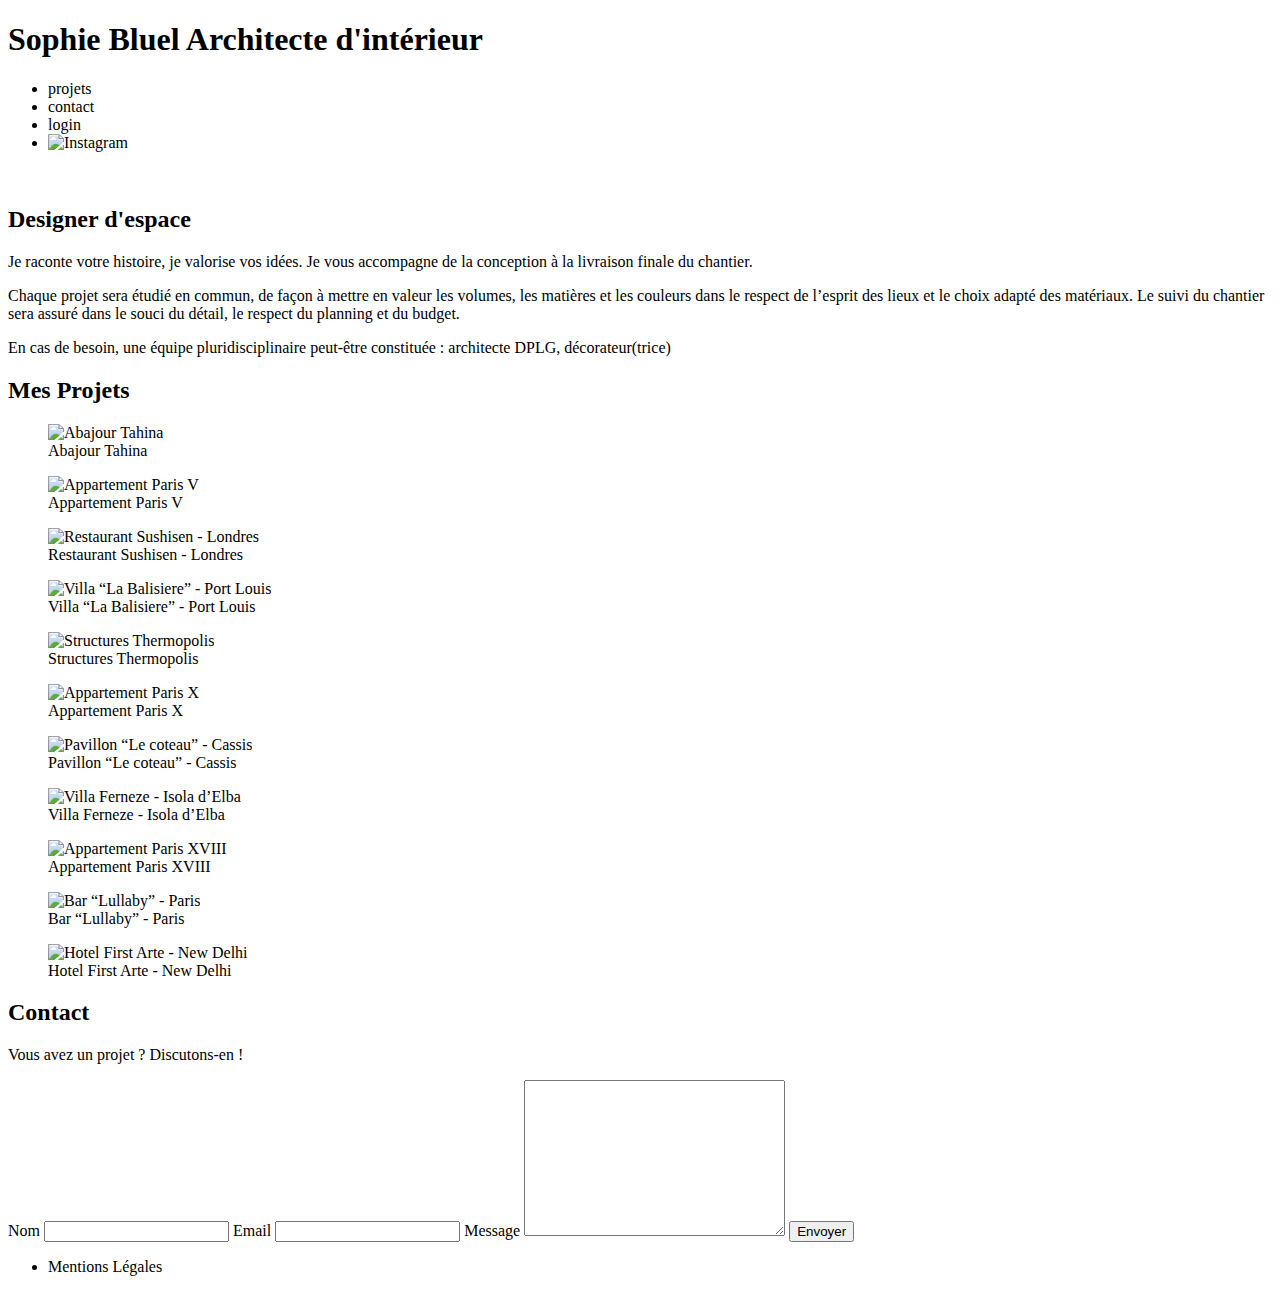
==== FrontEnd/index.html @ ed55879f "creat main js file + using fetch" ====
<!DOCTYPE html>
<html lang="fr">
<head>
	<meta charset="UTF-8">
	<title>Sophie Bluel - Architecte d'intérieur</title>
	<meta name="viewport" content="width=device-width, initial-scale=1.0">
	<link rel="preconnect" href="https://fonts.googleapis.com">
	<link rel="preconnect" href="https://fonts.gstatic.com" crossorigin>
	<link href="https://fonts.googleapis.com/css2?family=Syne:wght@700;800&family=Work+Sans&display=swap" rel="stylesheet">
	<meta name="description" content="">
	<link rel="stylesheet" href="./assets/style.css">
	<script src="./main.js"></script>
</head>
<body>
<header>
	<h1>Sophie Bluel <span>Architecte d'intérieur</span></h1>
	<nav>
		<ul>
			<li>projets</li>
			<li>contact</li>
			<li>login</li>
			<li><img src="./assets/icons/instagram.png" alt="Instagram"></li>
		</ul>
	</nav>
</header>
<main>
	<section id="introduction">
		<figure>
			<img src="./assets/images/sophie-bluel.png" alt="">
		</figure>
		<article>
			<h2>Designer d'espace</h2>
			<p>Je raconte votre histoire, je valorise vos idées. Je vous accompagne de la conception à la livraison finale du chantier.</p>
			<p>Chaque projet sera étudié en commun, de façon à mettre en valeur les volumes, les matières et les couleurs dans le respect de l’esprit des lieux et le choix adapté des matériaux. Le suivi du chantier sera assuré dans le souci du détail, le respect du planning et du budget.</p>
			<p>En cas de besoin, une équipe pluridisciplinaire peut-être constituée : architecte DPLG, décorateur(trice)</p>
		</article>
	</section>
	<section id="portfolio">
		<h2>Mes Projets</h2>
		<div class="gallery">
			<figure>
				<img src="assets/images/abajour-tahina.png" alt="Abajour Tahina">
				<figcaption>Abajour Tahina</figcaption>
			</figure>
			<figure>
				<img src="assets/images/appartement-paris-v.png" alt="Appartement Paris V">
				<figcaption>Appartement Paris V</figcaption>
			</figure>
			<figure>
				<img src="assets/images/restaurant-sushisen-londres.png" alt="Restaurant Sushisen - Londres">
				<figcaption>Restaurant Sushisen - Londres</figcaption>
			</figure>
			<figure>
				<img src="assets/images/la-balisiere.png" alt="Villa “La Balisiere” - Port Louis">
				<figcaption>Villa “La Balisiere” - Port Louis</figcaption>
			</figure>
			<figure>
				<img src="assets/images/structures-thermopolis.png" alt="Structures Thermopolis">
				<figcaption>Structures Thermopolis</figcaption>
			</figure>
			<figure>
				<img src="assets/images/appartement-paris-x.png" alt="Appartement Paris X">
				<figcaption>Appartement Paris X</figcaption>
			</figure>
			<figure>
				<img src="assets/images/le-coteau-cassis.png" alt="Pavillon “Le coteau” - Cassis">
				<figcaption>Pavillon “Le coteau” - Cassis</figcaption>
			</figure>
			<figure>
				<img src="assets/images/villa-ferneze.png" alt="Villa Ferneze - Isola d’Elba">
				<figcaption>Villa Ferneze - Isola d’Elba</figcaption>
			</figure>
			<figure>
				<img src="assets/images/appartement-paris-xviii.png" alt="Appartement Paris XVIII">
				<figcaption>Appartement Paris XVIII</figcaption>
			</figure>
			<figure>
				<img src="assets/images/bar-lullaby-paris.png" alt="Bar “Lullaby” - Paris">
				<figcaption>Bar “Lullaby” - Paris</figcaption>
			</figure>
			<figure>
				<img src="assets/images/hotel-first-arte-new-delhi.png" alt="Hotel First Arte - New Delhi">
				<figcaption>Hotel First Arte - New Delhi</figcaption>
			</figure>
		</div>
	</section>
	<section id="contact">
		<h2>Contact</h2>
		<p>Vous avez un projet ? Discutons-en !</p>
		<form action="#" method="post">
			<label for="name">Nom</label>
			<input type="text" name="name" id="name">
			<label for="email">Email</label>
			<input type="email" name="email" id="email">
			<label for="message">Message</label>
			<textarea name="message" id="message" cols="30" rows="10"></textarea>
			<input type="submit" value="Envoyer">
		</form>
	</section>
</main>

<footer>
	<nav>
		<ul>
			<li>Mentions Légales</li>
		</ul>
	</nav>
</footer>
</body>
</html>
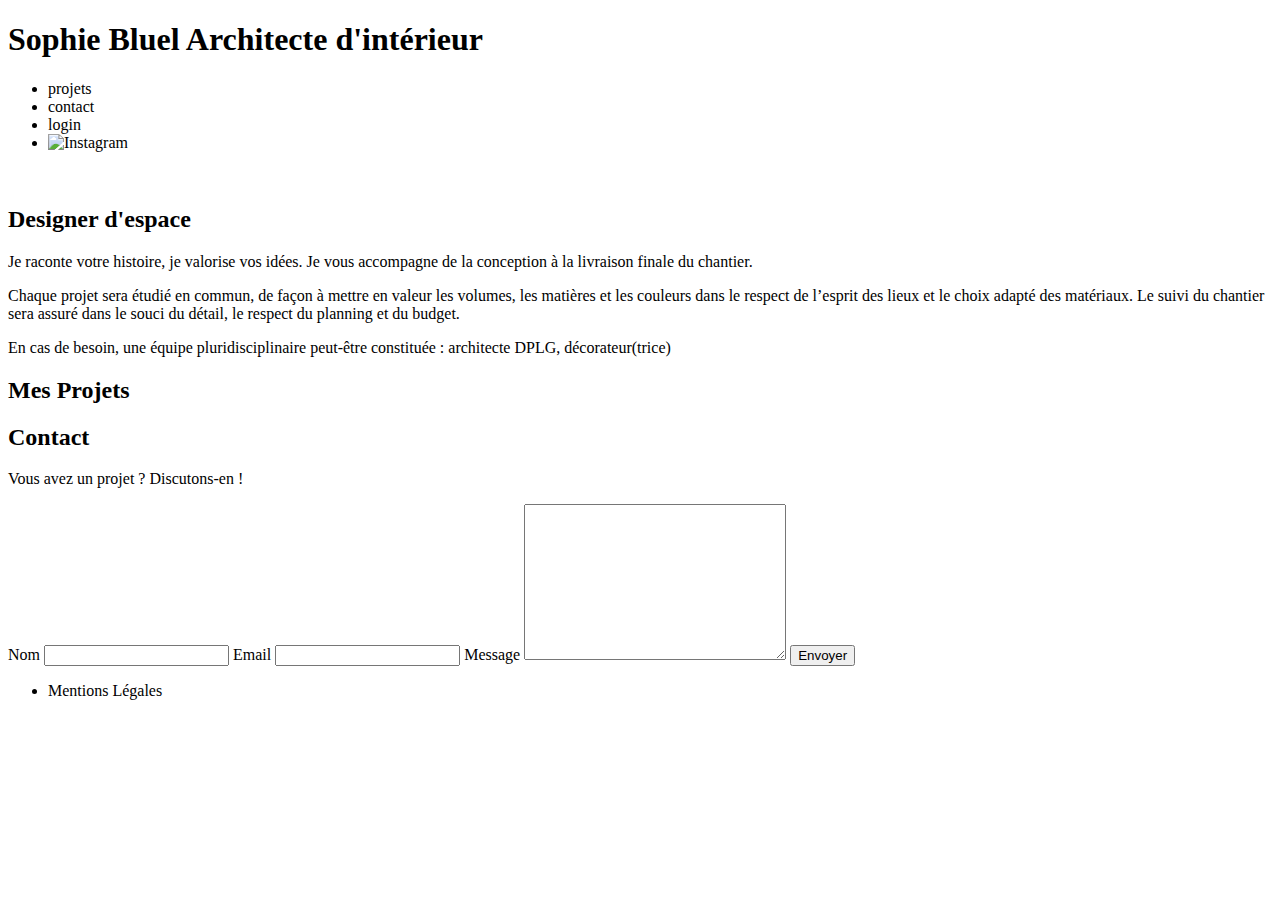
==== commit 55f8a346: "gallery works display" ====
--- a/FrontEnd/index.html
+++ b/FrontEnd/index.html
@@ -38,7 +38,7 @@
 	<section id="portfolio">
 		<h2>Mes Projets</h2>
 		<div class="gallery">
-			<figure>
+			<!---<figure>
 				<img src="assets/images/abajour-tahina.png" alt="Abajour Tahina">
 				<figcaption>Abajour Tahina</figcaption>
 			</figure>
@@ -81,7 +81,7 @@
 			<figure>
 				<img src="assets/images/hotel-first-arte-new-delhi.png" alt="Hotel First Arte - New Delhi">
 				<figcaption>Hotel First Arte - New Delhi</figcaption>
-			</figure>
+			</figure>---->
 		</div>
 	</section>
 	<section id="contact">
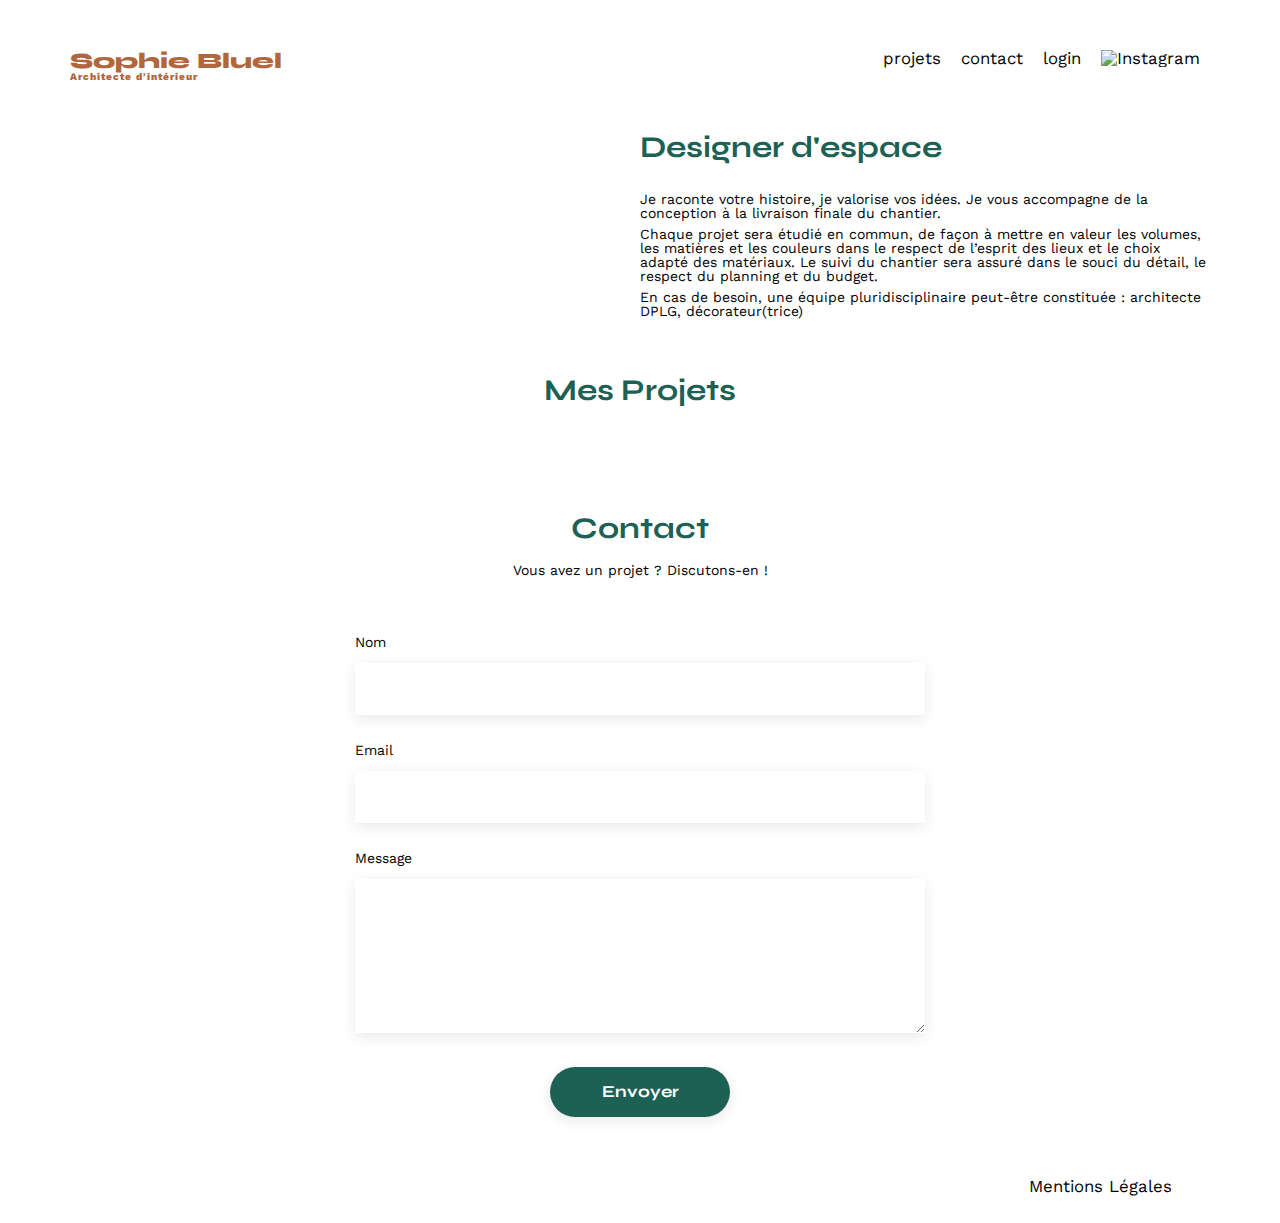
==== commit 09d3f0cf: "adding filters" ====
--- a/FrontEnd/index.html
+++ b/FrontEnd/index.html
@@ -37,51 +37,12 @@
 	</section>
 	<section id="portfolio">
 		<h2>Mes Projets</h2>
+		<div id="filter-btns">
+			
+		</div>
+		
 		<div class="gallery">
-			<!---<figure>
-				<img src="assets/images/abajour-tahina.png" alt="Abajour Tahina">
-				<figcaption>Abajour Tahina</figcaption>
-			</figure>
-			<figure>
-				<img src="assets/images/appartement-paris-v.png" alt="Appartement Paris V">
-				<figcaption>Appartement Paris V</figcaption>
-			</figure>
-			<figure>
-				<img src="assets/images/restaurant-sushisen-londres.png" alt="Restaurant Sushisen - Londres">
-				<figcaption>Restaurant Sushisen - Londres</figcaption>
-			</figure>
-			<figure>
-				<img src="assets/images/la-balisiere.png" alt="Villa “La Balisiere” - Port Louis">
-				<figcaption>Villa “La Balisiere” - Port Louis</figcaption>
-			</figure>
-			<figure>
-				<img src="assets/images/structures-thermopolis.png" alt="Structures Thermopolis">
-				<figcaption>Structures Thermopolis</figcaption>
-			</figure>
-			<figure>
-				<img src="assets/images/appartement-paris-x.png" alt="Appartement Paris X">
-				<figcaption>Appartement Paris X</figcaption>
-			</figure>
-			<figure>
-				<img src="assets/images/le-coteau-cassis.png" alt="Pavillon “Le coteau” - Cassis">
-				<figcaption>Pavillon “Le coteau” - Cassis</figcaption>
-			</figure>
-			<figure>
-				<img src="assets/images/villa-ferneze.png" alt="Villa Ferneze - Isola d’Elba">
-				<figcaption>Villa Ferneze - Isola d’Elba</figcaption>
-			</figure>
-			<figure>
-				<img src="assets/images/appartement-paris-xviii.png" alt="Appartement Paris XVIII">
-				<figcaption>Appartement Paris XVIII</figcaption>
-			</figure>
-			<figure>
-				<img src="assets/images/bar-lullaby-paris.png" alt="Bar “Lullaby” - Paris">
-				<figcaption>Bar “Lullaby” - Paris</figcaption>
-			</figure>
-			<figure>
-				<img src="assets/images/hotel-first-arte-new-delhi.png" alt="Hotel First Arte - New Delhi">
-				<figcaption>Hotel First Arte - New Delhi</figcaption>
-			</figure>---->
+			
 		</div>
 	</section>
 	<section id="contact">
--- a/FrontEnd/assets/style.css
+++ b/FrontEnd/assets/style.css
@@ -0,0 +1,213 @@
+/* http://meyerweb.com/eric/tools/css/reset/
+   v2.0 | 20110126
+   License: none (public domain)
+*/
+
+html, body, div, span, applet, object, iframe,
+h1, h2, h3, h4, h5, h6, p, blockquote, pre,
+a, abbr, acronym, address, big, cite, code,
+del, dfn, em, img, ins, kbd, q, s, samp,
+small, strike, strong, sub, sup, tt, var,
+b, u, i, center,
+dl, dt, dd, ol, ul, li,
+fieldset, form, label, legend,
+table, caption, tbody, tfoot, thead, tr, th, td,
+article, aside, canvas, details, embed,
+figure, figcaption, footer, header, hgroup,
+menu, nav, output, ruby, section, summary,
+time, mark, audio, video {
+	margin: 0;
+	padding: 0;
+	border: 0;
+	font-size: 100%;
+	font: inherit;
+	vertical-align: baseline;
+}
+/* HTML5 display-role reset for older browsers */
+article, aside, details, figcaption, figure,
+footer, header, hgroup, menu, nav, section {
+	display: block;
+}
+body {
+	line-height: 1;
+}
+ol, ul {
+	list-style: none;
+}
+a{
+	text-decoration: none;
+}
+a:visited{
+	color: inherit;
+}
+blockquote, q {
+	quotes: none;
+}
+blockquote:before, blockquote:after,
+q:before, q:after {
+	content: '';
+	content: none;
+}
+table {
+	border-collapse: collapse;
+	border-spacing: 0;
+}
+/** end reset css**/
+body {
+	max-width: 1140px;
+	margin:auto;
+	font-family: 'Work Sans' ;
+	font-size: 14px;
+}
+header {
+	display: flex;
+	justify-content: space-between;
+	margin: 50px 0
+}
+section {
+	margin: 50px 0
+}
+
+h1{
+	display: flex;
+	flex-direction: column;
+	font-family: 'Syne';
+	font-size: 22px;
+	font-weight: 800;
+	color: #B1663C
+}
+
+h1 > span {
+	font-family: 'Work Sans';
+	font-size:10px;
+	letter-spacing: 0.1em;
+;
+}
+
+h2{
+	font-family: 'Syne';
+	font-weight: 700;
+	font-size: 30px;
+	color: #1D6154
+}
+nav ul {
+	display: flex;
+	align-items: center;
+	list-style-type: none;
+
+}
+nav li {
+	padding: 0 10px;
+	font-size: 1.2em;
+}
+
+li:hover {
+	color: #B1663C;
+}
+#introduction {
+	display: flex;
+	align-items: center;
+}
+#introduction figure {
+	flex: 1
+}
+#introduction img {
+	display: block;
+	margin: auto;
+	width: 80%;
+}
+
+#introduction article {
+	flex: 1
+}
+#introduction h2 {
+	margin-bottom: 1em;
+}
+
+#introduction p {
+	margin-bottom: 0.5em;
+}
+#portfolio h2 {
+	text-align: center;
+	margin-bottom: 1em;
+}
+#filter-btns{
+	display: flex;
+	flex-direction: row;
+	justify-content: center;
+	margin-bottom: 2em;
+	gap: 15px;
+}
+#portfolio button{
+	background-color: white;
+	border: solid 1px #1D6154;
+	border-radius: 25px;
+	padding: 2px 10px;
+	font-family: 'Syne';
+	color: #1D6154;
+}
+#portfolio button:hover{
+	background-color: #1D6154;
+	color: white;
+}
+.gallery {
+	width: 100%;
+	display: grid;
+	grid-template-columns: 1fr 1fr 1fr;
+	grid-column-gap: 20px;
+	grid-row-gap: 20px;
+}
+
+.gallery img {
+	width: 100%;
+
+}
+#contact {
+	width: 50%;
+margin: auto;
+}
+#contact > * {
+	text-align: center;
+
+}
+#contact h2{
+	margin-bottom: 20px;
+}
+#contact form {
+	text-align: left;
+	margin-top:30px;
+	display: flex;
+	flex-direction: column;
+}
+
+#contact input {
+	height: 50px;
+	font-size: 1.2em;
+	border: none;
+	box-shadow: 0px 4px 14px rgba(0, 0, 0, 0.09);
+}
+#contact label {
+	margin: 2em 0 1em 0;
+}
+#contact textarea {
+	border: none;
+	box-shadow: 0px 4px 14px rgba(0, 0, 0, 0.09);
+}
+
+input[type="submit"]{
+	font-family: 'Syne';
+	font-weight: 700;
+	color: white;
+	background-color: #1D6154;
+	margin : 2em auto ;
+	width: 180px;
+	text-align: center;
+	border-radius: 60px ;
+}
+
+footer nav ul {
+	display: flex;
+	justify-content: flex-end;
+	margin: 2em
+}
+
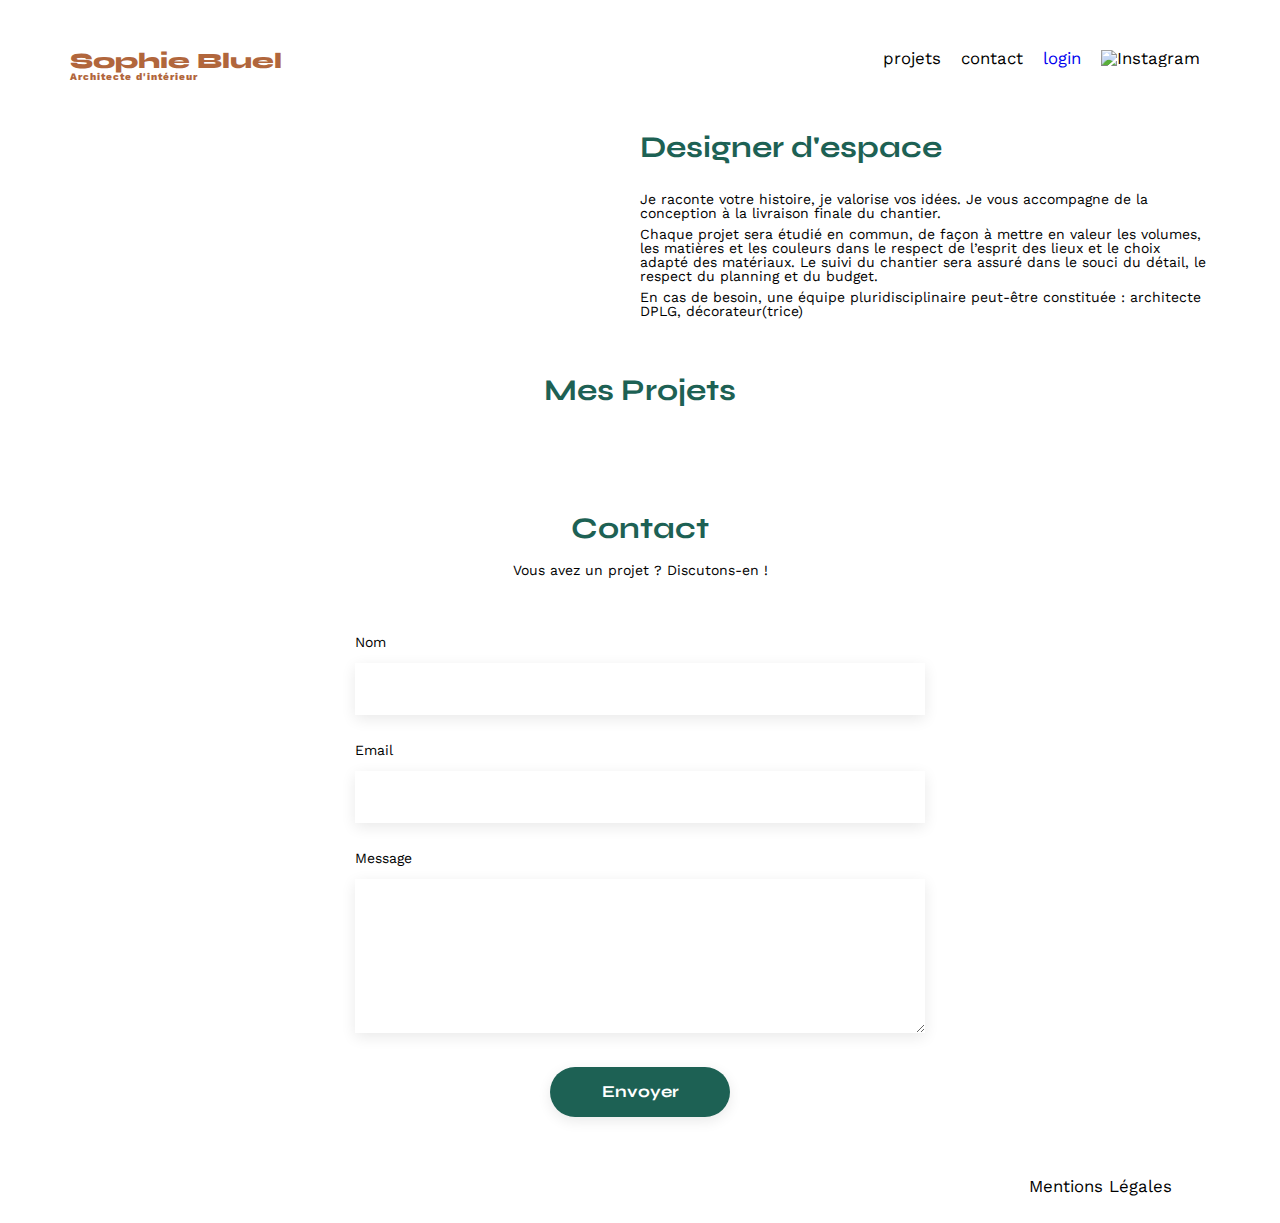
==== commit 88f661c2: "integrating login page" ====
--- a/FrontEnd/index.html
+++ b/FrontEnd/index.html
@@ -18,7 +18,7 @@
 		<ul>
 			<li>projets</li>
 			<li>contact</li>
-			<li>login</li>
+			<a href="./login.html"><li>login</li></a>
 			<li><img src="./assets/icons/instagram.png" alt="Instagram"></li>
 		</ul>
 	</nav>
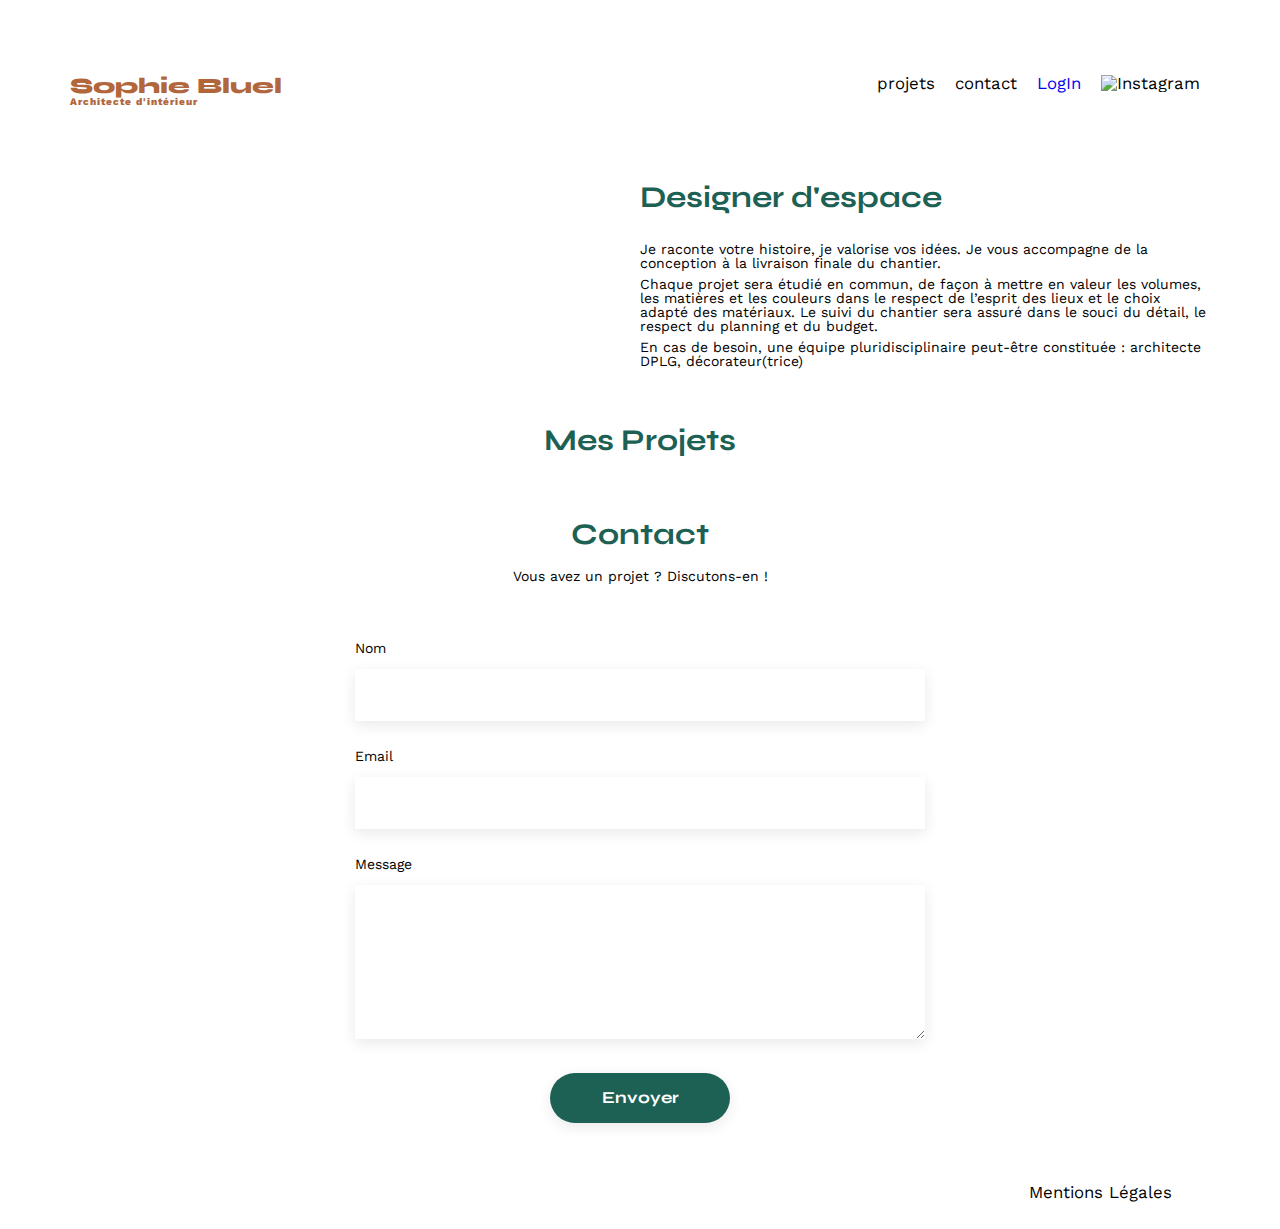
==== commit 64940500: "add modal + works delete function" ====
--- a/FrontEnd/index.html
+++ b/FrontEnd/index.html
@@ -9,16 +9,16 @@
 	<link href="https://fonts.googleapis.com/css2?family=Syne:wght@700;800&family=Work+Sans&display=swap" rel="stylesheet">
 	<meta name="description" content="">
 	<link rel="stylesheet" href="./assets/style.css">
-	<script src="./main.js"></script>
+	
 </head>
-<body>
+<body class="body">
 <header>
 	<h1>Sophie Bluel <span>Architecte d'intérieur</span></h1>
 	<nav>
 		<ul>
 			<li>projets</li>
 			<li>contact</li>
-			<a href="./login.html"><li>login</li></a>
+			<a href="./login.html" id="login-link"><li>LogIn</li></a>
 			<li><img src="./assets/icons/instagram.png" alt="Instagram"></li>
 		</ul>
 	</nav>
@@ -36,15 +36,32 @@
 		</article>
 	</section>
 	<section id="portfolio">
+		<span id="portfolio-header">
 		<h2>Mes Projets</h2>
-		<div id="filter-btns">
+		<a id="openPopupBtn"><i class='fa-solid fa-pen-to-square'></i>modifier</a><!--Open Modal -->	
+		</span>
+		
+		<div id="filter-btns"></div>
+	</section>		
+		
+			<!-- Modal  -->
+		<div id="myModal" class="modal">
+
+			<!-- Modal content -->
+			<div id="modal-content">
+				<span id="modal-close">&times;</span>
+				<button id="openAddWork" >Add work</button>
+				<div id="modal-gallery">
 			
+				</div>
+			</div>
+
 		</div>
-		
+  
 		<div class="gallery">
 			
 		</div>
-	</section>
+	
 	<section id="contact">
 		<h2>Contact</h2>
 		<p>Vous avez un projet ? Discutons-en !</p>
@@ -68,4 +85,7 @@
 	</nav>
 </footer>
 </body>
+	<script src="./main.js"></script>
+	<!--<script src="./modal/modal.js" ></script>-->
+	<script src="https://kit.fontawesome.com/5ecaa83591.js" crossorigin="anonymous"></script>
 </html>
--- a/FrontEnd/assets/style.css
+++ b/FrontEnd/assets/style.css
@@ -59,10 +59,24 @@
 	font-family: 'Work Sans' ;
 	font-size: 14px;
 }
+#admin-header{
+	position: absolute;
+	left: 0;
+	top: 0;
+	margin-bottom: ;
+	width: 100%;
+	height: 59px;
+	background-color: #000;
+  }
+  
 header {
+	height: fit-content;
 	display: flex;
 	justify-content: space-between;
-	margin: 50px 0
+	margin: 75px 0
+}
+main{
+	
 }
 section {
 	margin: 50px 0
@@ -127,16 +141,24 @@
 #introduction p {
 	margin-bottom: 0.5em;
 }
-#portfolio h2 {
-	text-align: center;
+#portfolio-header {
+	display: flex;
+	flex-direction: row;
+	align-items: baseline;
+	justify-content: center;
+	gap: 20px;
 	margin-bottom: 1em;
 }
+
 #filter-btns{
 	display: flex;
 	flex-direction: row;
 	justify-content: center;
 	margin-bottom: 2em;
 	gap: 15px;
+}
+#openPopupBtn{
+	display: none;
 }
 #portfolio button{
 	background-color: white;
@@ -162,9 +184,10 @@
 	width: 100%;
 
 }
+
 #contact {
 	width: 50%;
-margin: auto;
+	margin: auto;
 }
 #contact > * {
 	text-align: center;
@@ -205,9 +228,66 @@
 	border-radius: 60px ;
 }
 
-footer nav ul {
+footer {
 	display: flex;
 	justify-content: flex-end;
 	margin: 2em
 }
 
+
+/* The Modal (background) */
+.modal {
+	display: none; /* Hidden by default */
+	position: fixed; /* Stay in place */
+	padding-top: 100px; /* Location of the box */
+	left: 0;
+	top: 0;
+	
+	width: 100%; /* Full width */
+	height: 100%; /* Full height */
+	overflow: auto; /* Enable scroll if needed */
+	
+	background-color: rgba(0, 0, 0, 0.4); /* Black w/ opacity */
+  }
+  
+  /* Modal Content */
+#modal-content {
+	height: 600px;
+	width: 500px;
+	background-color: white;
+	left: 405px;
+	padding: 20px;
+	position: relative;
+	border-radius: 4px;
+	border: solid 2px tomato;
+  }
+  
+#modal-gallery {
+	width: 100%;
+	height: 60%;
+	display: grid;
+	grid-template-columns: repeat(4, 1fr);
+	grid-column-gap: 20px;
+	grid-row-gap: 20px;
+	border: solid 2px gold;
+}
+
+#modal-gallery img {
+	width: 100px;
+
+}
+  /* The Close Button */
+  #modal-close {
+	color: #000000;
+	float: right;
+	font-size: 28px;
+	font-weight: bold;
+  }
+  
+  #modal-close:hover,
+  #modal-close:focus {
+	color: #000;
+	text-decoration: none;
+	cursor: pointer;
+  }
+
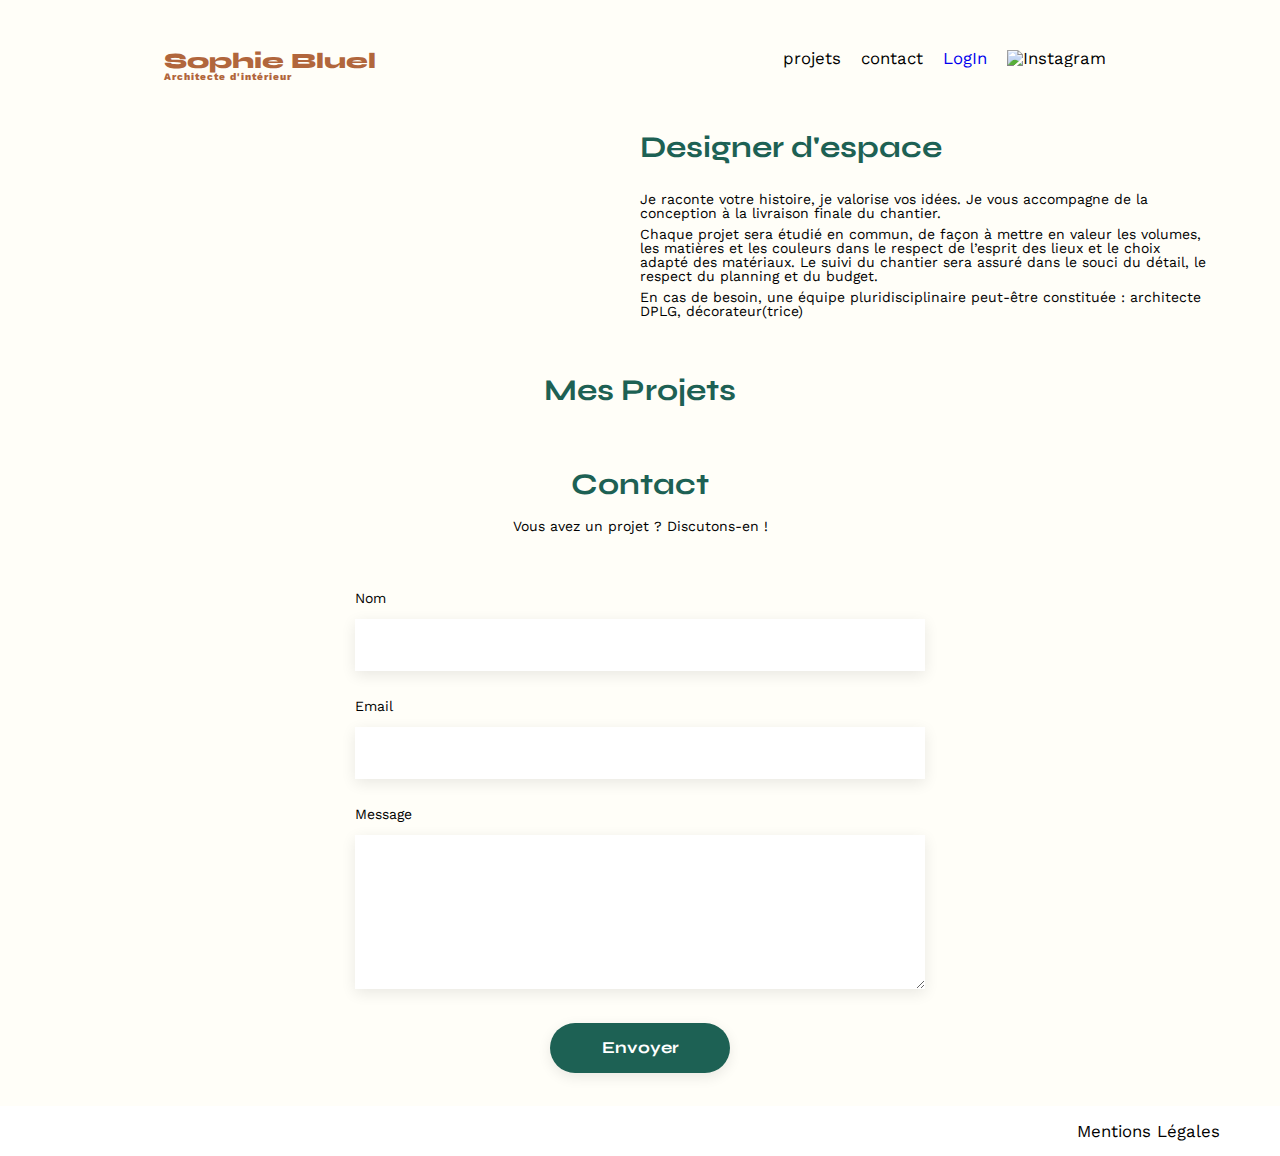
==== commit 91a760eb: "disable form submit button  + responsive design" ====
--- a/FrontEnd/index.html
+++ b/FrontEnd/index.html
@@ -12,16 +12,21 @@
 	
 </head>
 <body class="body">
+	
 <header>
-	<h1>Sophie Bluel <span>Architecte d'intérieur</span></h1>
-	<nav>
-		<ul>
-			<li>projets</li>
-			<li>contact</li>
-			<a href="./login.html" id="login-link"><li>LogIn</li></a>
-			<li><img src="./assets/icons/instagram.png" alt="Instagram"></li>
-		</ul>
-	</nav>
+	<div id="admin-bar"></div>
+	<div id="main-header">
+		<h1>Sophie Bluel <span>Architecte d'intérieur</span></h1>
+		<nav>
+			<ul>
+				<li>projets</li>
+				<li>contact</li>
+				<a href="./login.html" id="login-link"><li>LogIn</li></a>
+				<li><img src="./assets/icons/instagram.png" alt="Instagram"></li>
+			</ul>
+		</nav>
+	</div>
+	
 </header>
 <main>
 	<section id="introduction">
@@ -45,18 +50,68 @@
 	</section>		
 		
 			<!-- Modal  -->
-		<div id="myModal" class="modal">
+		<div id="myModal" class="modal">   <!--modal transparent surrounding-->
 
 			<!-- Modal content -->
 			<div id="modal-content">
 				<span id="modal-close">&times;</span>
-				<button id="openAddWork" >Add work</button>
-				<div id="modal-gallery">
+					<!-- Show the photo before uploading it to the server -->
+						<i id="goBack" class="fa-solid fa-arrow-left" onclick="goBack()" ></i>
+						<span id="modal-title-container"><p id="modal-title">Galerie photo</p></span>
+					
+						<div id="addWorkContent">
+					
+						
+							<form id="workForm" enctype="multipart/form-data" >
+								<input type="file" id="image" name="image" accept="image/png, image/jpeg" hidden required>
+								<div class="img-area" data-img="">
+									
+									<i class="fa-regular fa-image fa-5x"></i>
+									<button>+ Ajouter photo</button>
+									<p>jpg, png : 4mo max</p>
+								</div>
+								<div>
+								<label  for="title">Titre:</label>
+								<input  type="text" id="title" name="title" required>
+								</div>
+								<div>
+								<label for="category">Catégorie:</label>
+								<select id="category" name="category" required>
+									<!-- Populate categories dynamically from backend -->
+								</select>
+								</div>
+								
+									<hr id="hr-add">
+									<span id="btn-submit"><button id="btn-post" type="submit">Valider</button></span>
+								
+								
+							</form>
+						
+				</div>
+					
+					<div id="delete-works-modal">
+										
+						
+						<div id="modal-gallery">
+					
+						</div>
+						<hr id="hr-delete">
+						
+							<span id="openAddWork" ><button onclick="addWork()" >Ajouter une photo</button></span>
+							
+							
+						
+					</div>
+		
+							
+			</div>
+				
+				
+		</div>
+
 			
-				</div>
-			</div>
 
-		</div>
+	</div>
   
 		<div class="gallery">
 			
@@ -86,6 +141,7 @@
 </footer>
 </body>
 	<script src="./main.js"></script>
-	<!--<script src="./modal/modal.js" ></script>-->
+	<script src="./components/addWork.js"></script>
+	<script src="./disable_form_button.js"></script>
 	<script src="https://kit.fontawesome.com/5ecaa83591.js" crossorigin="anonymous"></script>
 </html>
--- a/FrontEnd/assets/style.css
+++ b/FrontEnd/assets/style.css
@@ -29,7 +29,12 @@
 	display: block;
 }
 body {
+	display: flex;
+	flex-direction: column;
+	align-items: center;
 	line-height: 1;
+	background-color: #FFFEF8;
+	overflow-x: hidden;
 }
 ol, ul {
 	list-style: none;
@@ -59,24 +64,45 @@
 	font-family: 'Work Sans' ;
 	font-size: 14px;
 }
+header {
+	height: fit-content;
+	display: flex;
+	flex-direction: column;
+	align-items: center;
+}
+ul img{
+    width: 20px;
+}
+#admin-bar{
+	width: 100vw;
+
+}
 #admin-header{
-	position: absolute;
-	left: 0;
-	top: 0;
-	margin-bottom: ;
+
 	width: 100%;
 	height: 59px;
 	background-color: #000;
-  }
-  
-header {
-	height: fit-content;
-	display: flex;
+	justify-content: center;
+	align-items: center;
+}
+#admin-header p{
+	color: white;
+	font-family: 'work sans';
+}
+#admin-header i{
+	color: #ffffff;
+	
+}
+#main-header{
+	width: 74.3vw;
+	display: flex;
+	flex-direction: row;
 	justify-content: space-between;
-	margin: 75px 0
-}
+	margin-top: 50px;
+
+}  
+
 main{
-	
 }
 section {
 	margin: 50px 0
@@ -159,8 +185,9 @@
 }
 #openPopupBtn{
 	display: none;
-}
-#portfolio button{
+	cursor: pointer;
+}
+button{
 	background-color: white;
 	border: solid 1px #1D6154;
 	border-radius: 25px;
@@ -168,10 +195,21 @@
 	font-family: 'Syne';
 	color: #1D6154;
 }
-#portfolio button:hover{
+button:hover{
 	background-color: #1D6154;
 	color: white;
-}
+} 
+button:focus{
+	background-color: #1D6154;
+	color: white;
+}
+button[disabled] {
+	border-style: none;
+	background-color: #A7A7A7;
+	color: white;
+	pointer-events: none;
+}
+
 .gallery {
 	width: 100%;
 	display: grid;
@@ -231,49 +269,95 @@
 footer {
 	display: flex;
 	justify-content: flex-end;
-	margin: 2em
+	align-items: center;
+	height: 50px;
+	width: 100vw;
+	background-color: white;
+	padding-right: 100px;
+	
 }
 
 
 /* The Modal (background) */
 .modal {
-	display: none; /* Hidden by default */
-	position: fixed; /* Stay in place */
-	padding-top: 100px; /* Location of the box */
+	display: none; 
+	position: fixed; 
+	/* padding-top: 100px;  */
 	left: 0;
 	top: 0;
-	
-	width: 100%; /* Full width */
-	height: 100%; /* Full height */
+	justify-content: center;
+	align-items: center;
+	width: 100%; 
+	height: 100%; 
 	overflow: auto; /* Enable scroll if needed */
 	
-	background-color: rgba(0, 0, 0, 0.4); /* Black w/ opacity */
+	background-color: rgba(0, 0, 0, 0.4); /* Black opacity */
   }
   
   /* Modal Content */
 #modal-content {
-	height: 600px;
-	width: 500px;
+	
+	height: fit-content;
+	width: 600px;
 	background-color: white;
-	left: 405px;
-	padding: 20px;
-	position: relative;
+	/* margin-left: 30%;
+	margin-bottom: 10%; */
+	padding: 35px;
 	border-radius: 4px;
-	border: solid 2px tomato;
+	justify-content: center;
+	align-items: center;
+	
   }
-  
+#modal-title-container{
+	width: 100%;
+	display: flex;
+	justify-content: center;
+	align-items: center;
+	margin-bottom: 35px;
+}  
+#modal-title-container p{
+	font-size: 24px;
+}
+
+
+#delete-works-modal {
+	display: flex;
+	flex-direction: column-reverse;
+	justify-content: center;
+	align-items: center;
+}
+#hr-delete {
+	width: 75%;
+	margin: 30px 70px;
+}
+#hr-add{
+	width: 110%;
+	margin: 20px 0px;
+}
 #modal-gallery {
-	width: 100%;
-	height: 60%;
+	
+	width: 70%;
+	height: 350px;
 	display: grid;
-	grid-template-columns: repeat(4, 1fr);
+	grid-template-columns: repeat(5, 1fr);
+	grid-auto-rows: minmax(100px, auto);
 	grid-column-gap: 20px;
-	grid-row-gap: 20px;
+	grid-row-gap: 30px;
+	overflow-y: auto;
+}
+
+#delete-works-footer{
+	width: 100%;
+	height: fit-content;
 	border: solid 2px gold;
-}
+	display: flex;
+	justify-content: center;
+	align-items: center;
+}
+
 
 #modal-gallery img {
-	width: 100px;
+	width: 100%;
 
 }
   /* The Close Button */
@@ -291,3 +375,299 @@
 	cursor: pointer;
   }
 
+
+
+/* show add works */
+
+#addWorkContent{
+	
+	display: none;
+	justify-content: center;
+	align-items: center;
+	
+}
+#addWorkContent label{
+	display: block;
+	margin-bottom: 10px;
+}
+#openAddWork button{
+	width: 43%;
+	height: 36px;
+}
+#openAddWork{
+	width: 100%;
+	height: fit-content;
+	display: flex;
+	justify-content: center;
+	align-items: center;
+}
+#btn-submit{
+	width: 100%;
+	display: flex;
+	justify-content: center;
+}
+#btn-post{
+	width: 67%;
+	height: 36px;
+}
+/* Add image with preview */
+
+
+/*.container {
+	
+	width: fit-content;
+	background: #fff;
+	padding: 30px;
+	border-radius: 30px;
+	display: flex;
+	justify-content: center;
+	align-items: center;
+}*/
+.img-area {
+	position: relative;
+	width: 100%;
+	height: 169px;
+	background: #E8F1F6;
+	margin-bottom: 25px;
+	overflow: hidden;
+	display: flex;
+	justify-content: center;
+	align-items: center;
+	flex-direction: column;
+	gap: 10px;
+}
+.img-area i {
+	color: #B9C5CC;
+	
+}
+
+
+.img-area p {
+	color: #999;
+}
+.img-area button{
+	width: 173px;
+	height: 36px;
+	background-color: #CBD6DC;
+	color: #306685;
+	border-radius: 50px;
+	border: none;
+	padding: 7px;
+	cursor: pointer;
+
+	
+}
+.img-area p span {
+	font-weight: 600;
+}
+.img-area img {
+	position: absolute;
+	top: 0;
+	left: 0;
+	width: 100%;
+	height: 100%;
+	object-fit: cover;
+	object-position: center;
+	z-index: 100;
+}
+.img-area::before {
+	content: attr(data-img);
+	position: absolute;
+	top: 0;
+	left: 0;
+	width: 100%;
+	height: 100%;
+	background: rgba(0, 0, 0, .5);
+	color: #fff;
+	font-weight: 500;
+	text-align: center;
+	display: flex;
+	justify-content: center;
+	align-items: center;
+	pointer-events: none;
+	opacity: 0;
+	transition: all .3s ease;
+	z-index: 200;
+}
+.img-area.active:hover::before {
+	opacity: 1;
+}
+:root {
+	--blue: #0071FF;
+	--light-blue: #B6DBF6;
+	--dark-blue: #005DD1;
+	--grey: #f2f2f2;
+}
+.select-image {
+	display: block;
+	width: 100%;
+	padding: 16px 0;
+	border-radius: 15px;
+	background: var(--blue);
+	color: #fff;
+	font-weight: 500;
+	font-size: 16px;
+	border: none;
+	cursor: pointer;
+	transition: all .3s ease;
+	
+}
+.select-image:hover {
+	background: var(--dark-blue);
+}
+
+#addWorkContent input, select{
+    width: 379px;
+    height: 51px;
+    border: none;
+	box-shadow: 0px 4px 14px rgba(0, 0, 0, 0.09);
+    
+}
+
+#workForm{
+	display: flex;
+	flex-direction: column;
+	justify-content: center;
+	align-items: center;
+	gap: 20px;
+	
+}
+
+#modal-content figure{
+	position: relative;
+    display: inline-block;
+	overflow: hidden;
+
+}
+.fa-image{
+	color: #9e9898;
+}
+.fa-trash-alt {
+    position: absolute;
+	
+    top: 0;
+    right: 0;
+	margin: 3px;
+	color: white;
+	
+	z-index: 100;
+    padding: 5px; 
+    background: #0000009c; 
+    cursor: pointer; 
+}
+
+#goBack{
+	display: none;
+	cursor: pointer;
+}
+
+
+
+
+Tablet Styles
+@media screen and (max-width: 1024px) {
+
+
+   
+    nav ul {
+        flex-direction: column;
+    }
+	
+ 
+
+
+}
+
+/* Mobile Styles */
+@media screen and (max-width: 600px) {
+    *{
+		overflow: hidden;
+
+    }
+
+	#main-header{
+		height: fit-content;
+		display: flex;
+		flex-direction: column;
+		align-items: center;
+		gap: 35px;
+	}
+	.gallery{
+		width: 100%;
+		display: grid;
+		grid-template-columns: repeat(auto-fill, minmax(100px, 150px));
+		justify-content: center;
+	}
+
+    #filter-btns{
+		flex-direction: column;
+		height: fit-content;
+		align-items: center;
+	}
+	button{
+		width: 75%;
+	}
+    #admin-header {
+        display: none;
+    }
+
+    
+
+
+    
+    #introduction {
+        flex-direction: column;
+    }
+
+   
+    #introduction img {
+        width: 100%; 
+    }
+	
+	#modal-gallery {
+		width: 100%;
+		grid-template-columns: repeat(3, 1fr);
+		/* grid-auto-rows: minmax(100px, auto); */
+		grid-column-gap: 20px;
+		grid-row-gap: 30px;
+
+		
+
+	}
+	#modal-content{
+		padding: 10px;
+		justify-content: center;
+		align-items: center;
+	}
+	#modal-content button{
+		height: fit-content;
+		padding: 5px;
+	}
+	#addWorkContent{
+
+	}
+	#workForm{
+		box-sizing: content-box;
+		min-width: 250px;
+
+	}
+	#workForm input{
+		text-align: center;
+	}
+	#workForm input :first-of-type{
+		width: fit-content;
+	}
+	#workForm label{
+		text-align: center;
+	}
+	#category{
+		text-align: center;
+	}
+	#workForm {
+
+	}
+	#workForm form{
+		
+	}
+}
+
